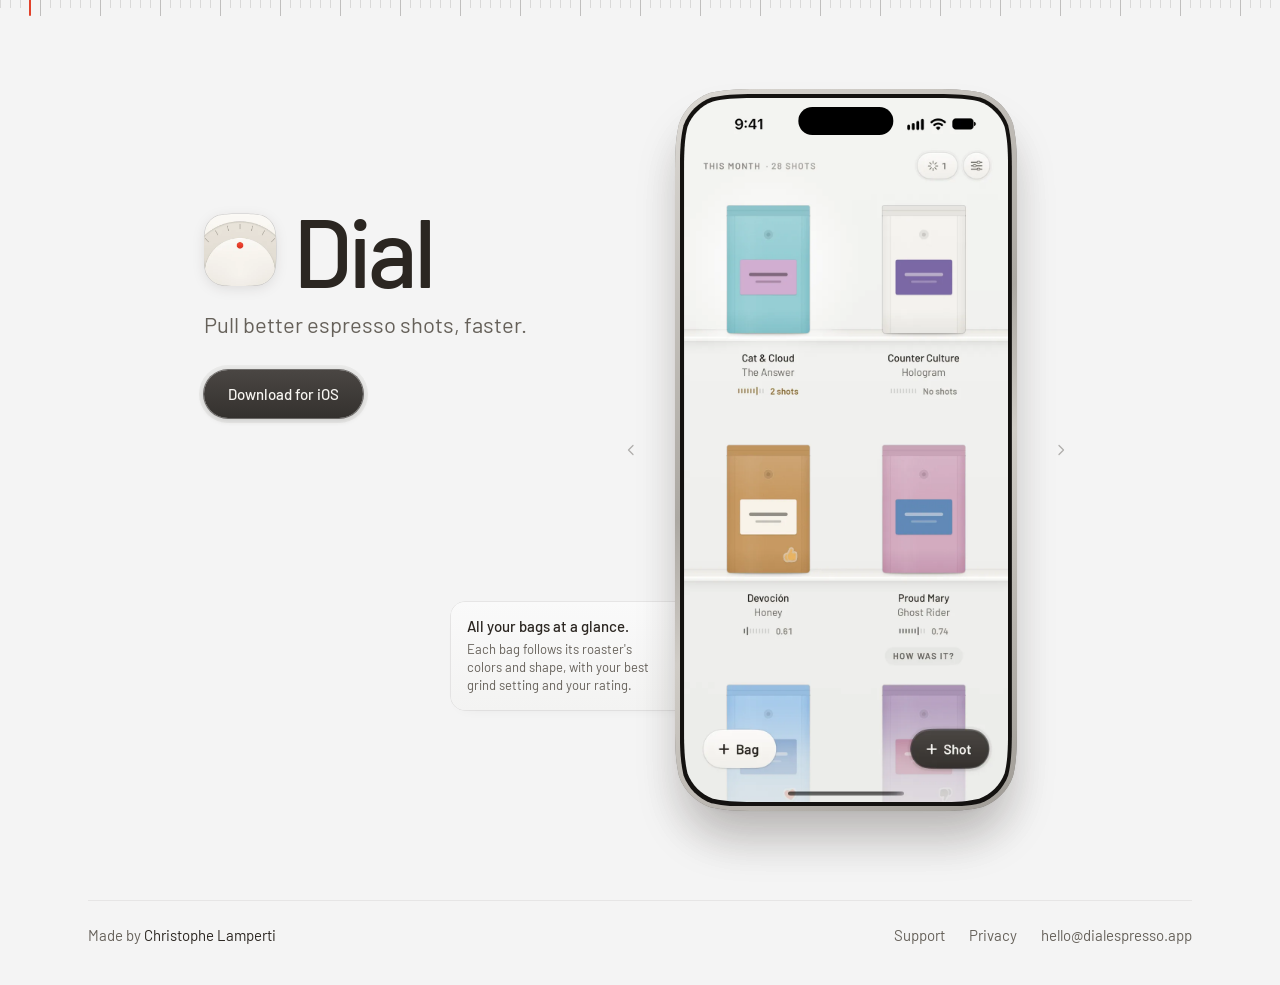
==== index.html @ 6356e50b "Apple's continuous corner (no CSS radius under it any more), lighter icon edge; phones: fuller shado" ====
<!doctype html>
<html lang="en">
<head>
  <meta charset="utf-8">
  <meta name="viewport" content="width=device-width, initial-scale=1">
  <meta name="author" content="Christophe Lamperti">
  <meta name="theme-color" content="#F4F4F4">
  <title>Dial · Pull better espresso shots, faster</title>
  <meta name="description" content="Dial is an espresso app for iPhone that learns your grinder and your bag, then tells you where to go next. Free, no account.">
  <meta property="og:title" content="Dial">
  <meta property="og:description" content="Pull better espresso shots, faster. Free on iPhone, no account.">
  <meta property="og:image" content="https://dialespresso.app/apple-touch-icon.png">
  <link rel="icon" href="/assets/favicon.png">
  <link rel="apple-touch-icon" href="/apple-touch-icon.png">
  <link rel="preconnect" href="https://fonts.googleapis.com">
  <link rel="preconnect" href="https://fonts.gstatic.com" crossorigin>
  <link href="https://fonts.googleapis.com/css2?family=Barlow:wght@400;500;600&display=swap" rel="stylesheet">
  <link rel="stylesheet" href="/style.css?v=202611231647">
</head>
<body>

  <div class="ruler" aria-hidden="true"><div class="needle"></div></div>

  <main>
    <section class="hero">
      <div class="wrap">
        <div class="intro">
          <div class="lockup">
            <span class="iconwrap"><span class="iconring"><img class="icon" src="/assets/icon.webp" alt="Dial's icon: a dial with a red dot" width="72" height="72"></span></span>
            <h1>Dial</h1>
          </div>
          <p class="tagline">Pull better espresso shots, faster.</p>
          <a href="https://testflight.apple.com/join/yrKBnctM" class="download"><span>Download for iOS</span></a>
        </div>
        <figure class="stage">
          <button class="step prev" type="button" aria-label="Previous screen"><svg viewBox="0 0 16 16" aria-hidden="true"><path d="M10 3.5 5.5 8l4.5 4.5"/></svg></button>
          <div class="holder">
            <div class="device">
              <div class="frame">
              <div class="bezel"><div class="screen">
                <img class="on" src="/assets/shelf.webp" alt="The shelf: all your bags of coffee, in their real colors" width="860" height="1870" data-title="All your bags at a glance." data-sub="Each bag follows its roaster's colors and shape, with your best grind setting and your rating.">
                <img src="/assets/prep.webp" alt="The grind dial, set where Dial recommends" width="860" height="1870" data-title="No more guessing the grind." data-sub="Dial figures out the best next setting from your past shots and your taste notes." loading="lazy">
                <img src="/assets/taste-dialed.webp" alt="The taste slider set to Dialed in" width="860" height="1870" data-title="A simple way to rate a shot." data-sub="One simple slider, no barista training needed. Dial uses it to refine your next shot." loading="lazy">
                <img src="/assets/pull.webp" alt="A shot in progress, weighed and timed on the scale" width="860" height="1870" data-title="Stop on the beep." data-sub="Pair an Acaia Lunar scale and Dial will log the shot by itself. Just stop the extraction when you hear the beep." loading="lazy">
                <img src="/assets/newbag.webp" alt="A new bag, filled in from the roaster" width="860" height="1870" data-title="Add every bag in seconds." data-sub="Origin, process and roast level are already filled in. Dial tells you when a bag needs to rest and when it's ready to brew." loading="lazy">
                <img src="/assets/roasters.webp" alt="The list of roasters" width="860" height="1870" data-title="48 US roasters, built in." data-sub="Just pick a coffee and add the roast date." loading="lazy">
                <img src="/assets/bag.webp" alt="A bag's page with its shots" width="860" height="1870" data-title="Never start from scratch." data-sub="Each bag keeps the full history of your shots, so you stop wasting beans." loading="lazy">
              </div></div>
            </div>
            </div>
            <figcaption class="label" aria-live="polite">
              <p class="title">All your bags at a glance.</p>
              <p class="sub">Each bag follows its roaster's colors and shape, with your best grind setting and your rating.</p>
            </figcaption>
          </div>
          <button class="step next" type="button" aria-label="Next screen"><svg viewBox="0 0 16 16" aria-hidden="true"><path d="M6 3.5 10.5 8 6 12.5"/></svg></button>
        </figure>
      </div>
    </section>
  </main>

  <footer class="footer">
    <div class="wrap">
      <div>
        <span>Made by <a href="https://lamperti.me" target="_blank" rel="noopener">Christophe Lamperti</a></span>
        <nav><a href="/support">Support</a><a href="/privacy">Privacy</a><a href="mailto:hello@dialespresso.app">hello@dialespresso.app</a></nav>
      </div>
    </div>
  </footer>

  <script src="/app.js?v=202611231647"></script>
</body>
</html>
---- style.css ----
:root {
  --ground: #F4F4F4;
  --ink:    #2B2621;
  --ink2:   #66615A;
  --hair:   rgba(43, 38, 33, .14);
  --red:    #E2422B;

  --s: 15px;
  --s-lh: 20px;
  --m: 22px;
  --m-lh: 28px;
  --l: 96px;
  --l-lh: 88px;

  --unit: 8px;
  --wrap: 1104px;
  --gutter: 24px;

  --phone: min(100vw - 104px, 342px, calc((100vh - 120px) * .47));

  color-scheme: light;
}
@supports (height: 100svh) {
  :root { --phone: min(100vw - 104px, 342px, calc((100svh - 120px) * .47)); }
}

*, *::before, *::after { box-sizing: border-box; margin: 0; padding: 0; }

html {
  background: var(--ground);
  -webkit-font-smoothing: antialiased;
  -moz-osx-font-smoothing: grayscale;
  -webkit-text-size-adjust: 100%;
}

body {
  font-family: 'Barlow', -apple-system, system-ui, sans-serif;
  font-size: var(--s);
  line-height: var(--s-lh);
  font-weight: 500;
  color: var(--ink);
  background: var(--ground);
  overflow-x: hidden;
}

img { display: block; max-width: 100%; height: auto; }
a { color: inherit; text-decoration: none; }
button { font: inherit; color: inherit; background: none; border: 0; cursor: pointer; }

.wrap {
  max-width: calc(var(--wrap) + 2 * var(--gutter));
  margin: 0 auto;
  padding: 0 var(--gutter);
}

.ruler {
  --major: rgba(43, 38, 33, .26);
  --minor: rgba(43, 38, 33, .13);
  position: sticky;
  top: 0;
  z-index: 10;
  height: 16px;
  background-image:
    linear-gradient(90deg, var(--major) 1px, transparent 1px),
    linear-gradient(90deg, transparent 10px, var(--minor) 10px, var(--minor) 11px, transparent 11px, transparent 20px, var(--minor) 20px, var(--minor) 21px, transparent 21px, transparent 30px, var(--minor) 30px, var(--minor) 31px, transparent 31px, transparent 40px, var(--minor) 40px, var(--minor) 41px, transparent 41px, transparent 50px, var(--minor) 50px, var(--minor) 51px, transparent 51px);
  background-size: 60px 16px, 60px 8px;
  background-repeat: repeat-x;
  background-position: var(--rx, 50vw) 0, var(--rx, 50vw) 0;
  pointer-events: none;
}

.needle {
  position: absolute;
  top: 0;
  left: 0;
  width: 2px;
  height: 16px;
  margin-left: -1px;
  border-radius: 0 0 1px 1px;
  background: var(--red);
  transform: translateX(var(--x, 50vw));
  transition: transform .12s ease-out;
  will-change: transform;
}

.nav .wrap { display: flex; align-items: center; height: 64px; }
.brand { display: inline-flex; align-items: center; gap: 8px; }
.brand img { width: 24px; height: 24px; border-radius: 6px; box-shadow: 0 0 0 1px var(--hair); }

.hero { text-align: center; padding-top: calc(var(--unit) * 6); }

.lockup {
  display: flex;
  align-items: center;
  justify-content: center;
  gap: 20px;
}
.iconwrap { display: block; flex: none; filter: drop-shadow(0 3px 6px rgba(30, 24, 18, .1)); }
.iconring { display: block; padding: .5px; border-radius: 23%; background: rgba(43, 38, 33, .19); }
.icon {
  width: 72px;
  height: 72px;
  border-radius: 22.5%;
}

h1 {
  font-size: var(--l);
  line-height: var(--l-lh);
  font-weight: 500;
  letter-spacing: -.04em;
  margin-left: -.04em;
}

.tagline {
  font-size: var(--m);
  line-height: var(--m-lh);
  font-weight: 400;
  color: var(--ink2);
  margin-top: calc(var(--unit) * 2);
}

.download {
  display: inline-flex;
  align-items: center;
  height: 48px;
  padding: 0 calc(var(--unit) * 3);
  margin-top: calc(var(--unit) * 4);
  border-radius: 24px;
  color: #F7F5F1;
  background: linear-gradient(#4A4643, #34312E);
  box-shadow:
    0 0 0 1px rgba(20, 18, 16, .55),
    0 0 0 5px rgba(43, 38, 33, .05),
    0 2px 6px rgba(43, 38, 33, .2);
}
.download:hover { background: linear-gradient(#57524F, #3E3A37); }
.download:active {
  background: linear-gradient(#34312E, #4A4643);
  box-shadow:
    0 0 0 1px rgba(20, 18, 16, .55),
    0 0 0 5px rgba(43, 38, 33, .05),
    0 1px 3px rgba(43, 38, 33, .08);
}

.fine { margin-top: calc(var(--unit) * 2); color: var(--ink2); font-weight: 400; text-wrap: balance; }

.stage {
  display: grid;
  grid-template-columns: 32px auto 32px;
  justify-content: center;
  align-items: center;
  column-gap: 12px;
  margin: calc(var(--unit) * 6) 0 0;
}
.holder { position: relative; }

.device {
  width: var(--phone);
  margin: 0 auto;
  container-type: inline-size;
  cursor: pointer;
  -webkit-tap-highlight-color: transparent;
  position: relative;
  z-index: 1;
  isolation: isolate;
  filter: drop-shadow(0 0 .5px rgba(43, 38, 33, .5));
}
.device::before {
  content: "";
  position: absolute;
  inset: 1.5cqw;
  z-index: -1;
  border-radius: 15cqw;
  box-shadow: 0 2px 6px rgba(30, 24, 18, .12), 0 32px 48px -4px rgba(30, 24, 18, .22);
}

.frame {
  padding: 1.43cqw;
  border-radius: 16cqw;
  background: linear-gradient(145deg, #DCD9D4, #ACA8A2 45%, #D0CCC6 60%, #A09C96);
}

.bezel {
  padding: 1.224cqw;
  border-radius: 14.57cqw;
  background: #141210;
}

.screen {
  position: relative;
  overflow: hidden;
  border-radius: 13.346cqw;
  aspect-ratio: 1206 / 2622;
  background: #000;
}
.screen::before {  content: "";
  position: absolute;
  z-index: 2;
  top: 2.69cqw;
  left: 50%;
  width: 27.88cqw;
  height: 8.17cqw;
  border-radius: 999px;
  transform: translateX(-50%);
  background: #000;
}
.screen img {
  position: absolute;
  inset: 0;
  width: 100%;
  height: 100%;
  object-fit: cover;
  opacity: 0;
  transition: opacity .7s ease;
}
.screen img.on { opacity: 1; }

.label {
  position: absolute;
  z-index: 0;
  left: 6%;
  right: 6%;
  top: calc(100% - 24px);
  padding: 40px 20px 16px;
  border-radius: 14px;
  background: linear-gradient(#FAFAFA, #F3F3F2);
  box-shadow: 0 0 0 .5px rgba(43, 38, 33, .14), 0 6px 16px -12px rgba(30, 24, 18, .12);
  transform: translateY(calc(-100% + 24px));
  transition: transform .5s cubic-bezier(.3, .8, .25, 1);
}
.label.in { transform: none; }
.label { cursor: pointer; -webkit-tap-highlight-color: transparent; }
.label .title { font-size: 15px; line-height: 20px; }
.label .sub { margin-top: 4px; font-size: 13px; line-height: 18px; color: var(--ink2); font-weight: 400; text-wrap: pretty; }

.step {
  display: grid;
  place-items: center;
  width: 32px;
  height: 32px;
  border-radius: 10px;
  color: rgba(43, 38, 33, .34);
  -webkit-tap-highlight-color: transparent;
  transition: background .15s ease, color .15s ease;
}
.step:hover { background: rgba(43, 38, 33, .04); color: rgba(43, 38, 33, .55); }
.step:active { background: rgba(43, 38, 33, .1); }
.step svg { width: 16px; height: 16px; fill: none; stroke: currentColor; stroke-width: 1.25; stroke-linecap: round; stroke-linejoin: round; }

.still .screen img, .still .label { transition: none; }
@media (prefers-reduced-motion: reduce) {
  .screen img, .label, .needle { transition: none; }
}

.hero { padding-bottom: 160px; }
.footer { margin-top: calc(var(--unit) * 4); }
.footer .wrap > div {
  display: flex;
  flex-wrap: wrap;
  justify-content: space-between;
  gap: 8px 24px;
  padding: calc(var(--unit) * 3) 0 calc(var(--unit) * 5);
  border-top: .5px solid rgba(43, 38, 33, .07);
  color: var(--ink2);
  font-weight: 400;
}
.footer nav { display: flex; flex-wrap: wrap; gap: 8px 24px; }
.footer a:hover { color: var(--ink); }
.footer span a { color: var(--ink); }

.doc { padding: calc(var(--unit) * 6) 0 0; }
.doc article { max-width: 640px; font-size: 17px; line-height: 28px; font-weight: 400; }
.doc h1 { font-size: 48px; line-height: 48px; letter-spacing: -.03em; margin: 0 0 calc(var(--unit) * 2); }
.doc .meta { color: var(--ink2); margin-bottom: calc(var(--unit) * 6); }
.doc h2 { font-size: 17px; line-height: 28px; font-weight: 600; margin: calc(var(--unit) * 5) 0 calc(var(--unit) * 1); }
.doc p, .doc ul { margin-bottom: calc(var(--unit) * 2); }
.doc ul { padding-left: 1.1em; }
.doc li { margin-bottom: 4px; }
.doc strong { font-weight: 600; }
.doc a { text-decoration: underline; text-decoration-thickness: 1px; text-underline-offset: 3px; text-decoration-color: rgba(43, 38, 33, .35); }
.doc a:hover { text-decoration-color: var(--ink); }

@media (max-width: 760px) {
  :root { --l: 64px; --l-lh: 60px; --m: 17px; --m-lh: 24px; --gutter: 20px; }
  .tagline { margin-top: var(--unit); }
  .download { margin-top: calc(var(--unit) * 5); }
  .hero { padding-top: calc(var(--unit) * 5); }
  .icon { width: 56px; height: 56px; }
  .lockup { gap: 14px; }
  .stage { margin: calc(var(--unit) * 5) -8px 0; column-gap: 8px; }
  .device::before { box-shadow: 0 2px 6px rgba(30, 24, 18, .12), 0 24px 40px -8px rgba(30, 24, 18, .19); }
  .doc h1 { font-size: 40px; line-height: 44px; }
}

@media (min-width: 1024px) {
  :root { --phone: min(342px, calc((100vh - 96px) * .47)); }
  @supports (height: 100svh) {
    :root { --phone: min(342px, calc((100svh - 96px) * .47)); }
  }
  .hero {
    display: grid;
    align-content: center;
    min-height: 100vh;
    min-height: 100svh;
    margin-top: -16px;
    padding: 40px 0;
    text-align: left;
  }
  .hero .wrap {
    display: grid;
    grid-template-columns: minmax(0, 1fr) auto;
    align-items: center;
    column-gap: calc(var(--unit) * 11);
    max-width: calc(944px + 2 * var(--gutter));
  }
  .intro { align-self: start; margin-top: calc(var(--phone) * .2955 + var(--unit) * 2); }
  .lockup { justify-content: flex-start; }
  .stage { margin: 0; column-gap: 28px; }
  .label {
    left: auto;
    right: calc(100% - 24px);
    top: auto;
    bottom: 14%;
    width: 248px;
    padding: 14px 40px 16px 16px;
    transform: translateX(calc(100% - 24px));
  }
  .label.in { transform: none; }
  .footer { margin-top: 0; }
}
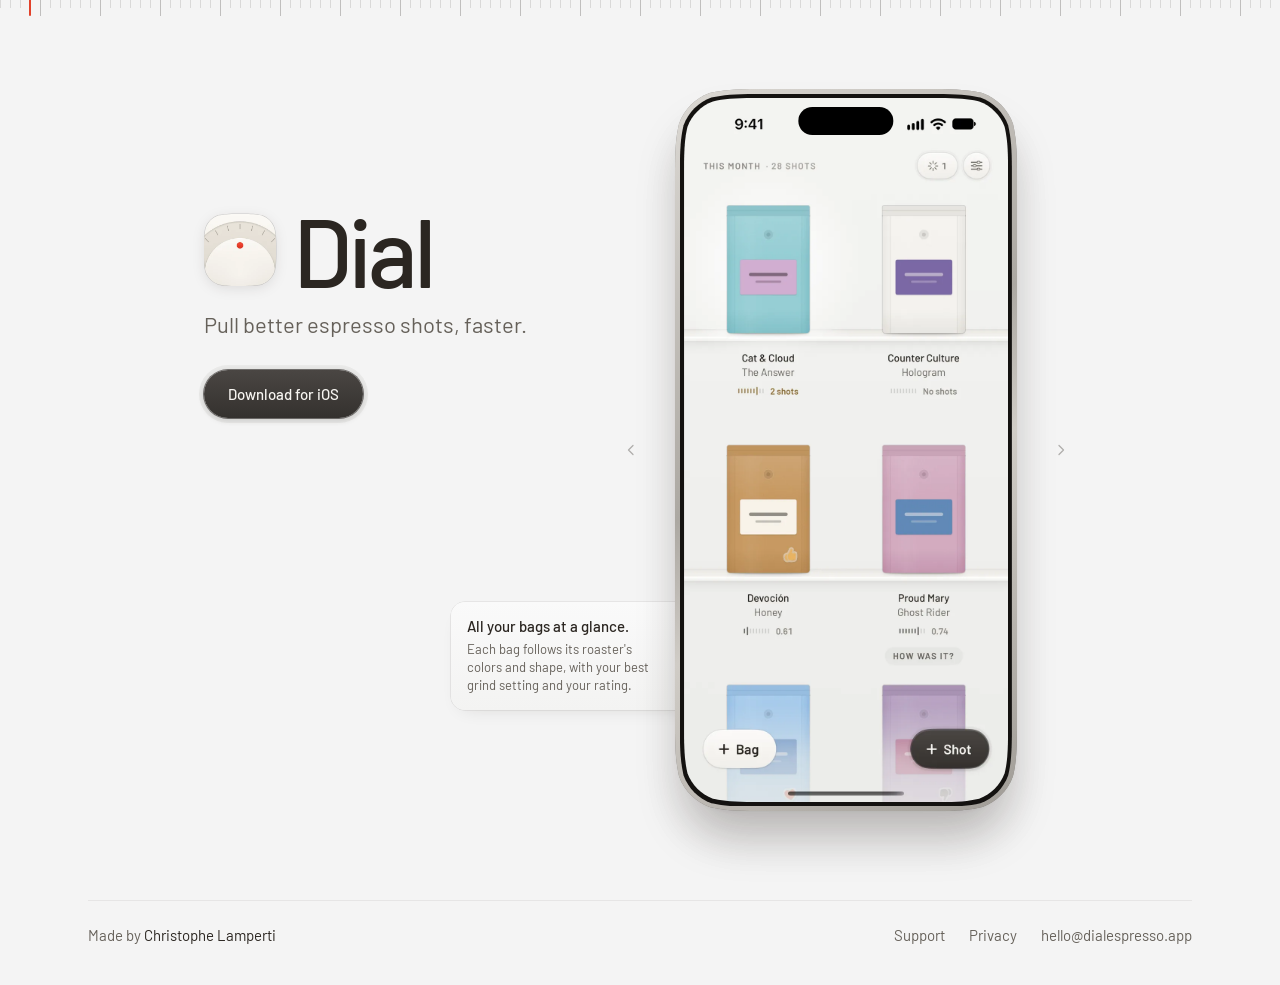
==== commit 1b057c8a: "The new screen fades in over the old one (no dark dip between screens); label shadow back to before " ====
--- a/index.html
+++ b/index.html
@@ -15,7 +15,7 @@
   <link rel="preconnect" href="https://fonts.googleapis.com">
   <link rel="preconnect" href="https://fonts.gstatic.com" crossorigin>
   <link href="https://fonts.googleapis.com/css2?family=Barlow:wght@400;500;600&display=swap" rel="stylesheet">
-  <link rel="stylesheet" href="/style.css?v=202611231647">
+  <link rel="stylesheet" href="/style.css?v=202611231654">
 </head>
 <body>
 
@@ -68,6 +68,6 @@
     </div>
   </footer>
 
-  <script src="/app.js?v=202611231647"></script>
+  <script src="/app.js?v=202611231654"></script>
 </body>
 </html>
--- a/style.css
+++ b/style.css
@@ -211,9 +211,10 @@
   height: 100%;
   object-fit: cover;
   opacity: 0;
-  transition: opacity .7s ease;
-}
-.screen img.on { opacity: 1; }
+  transition: opacity .5s ease;
+}
+.screen img.was { opacity: 1; transition: none; }
+.screen img.on { opacity: 1; z-index: 1; }
 
 .label {
   position: absolute;
@@ -224,7 +225,7 @@
   padding: 40px 20px 16px;
   border-radius: 14px;
   background: linear-gradient(#FAFAFA, #F3F3F2);
-  box-shadow: 0 0 0 .5px rgba(43, 38, 33, .14), 0 6px 16px -12px rgba(30, 24, 18, .12);
+  box-shadow: 0 0 0 .5px rgba(43, 38, 33, .14), 0 8px 20px -12px rgba(30, 24, 18, .16);
   transform: translateY(calc(-100% + 24px));
   transition: transform .5s cubic-bezier(.3, .8, .25, 1);
 }
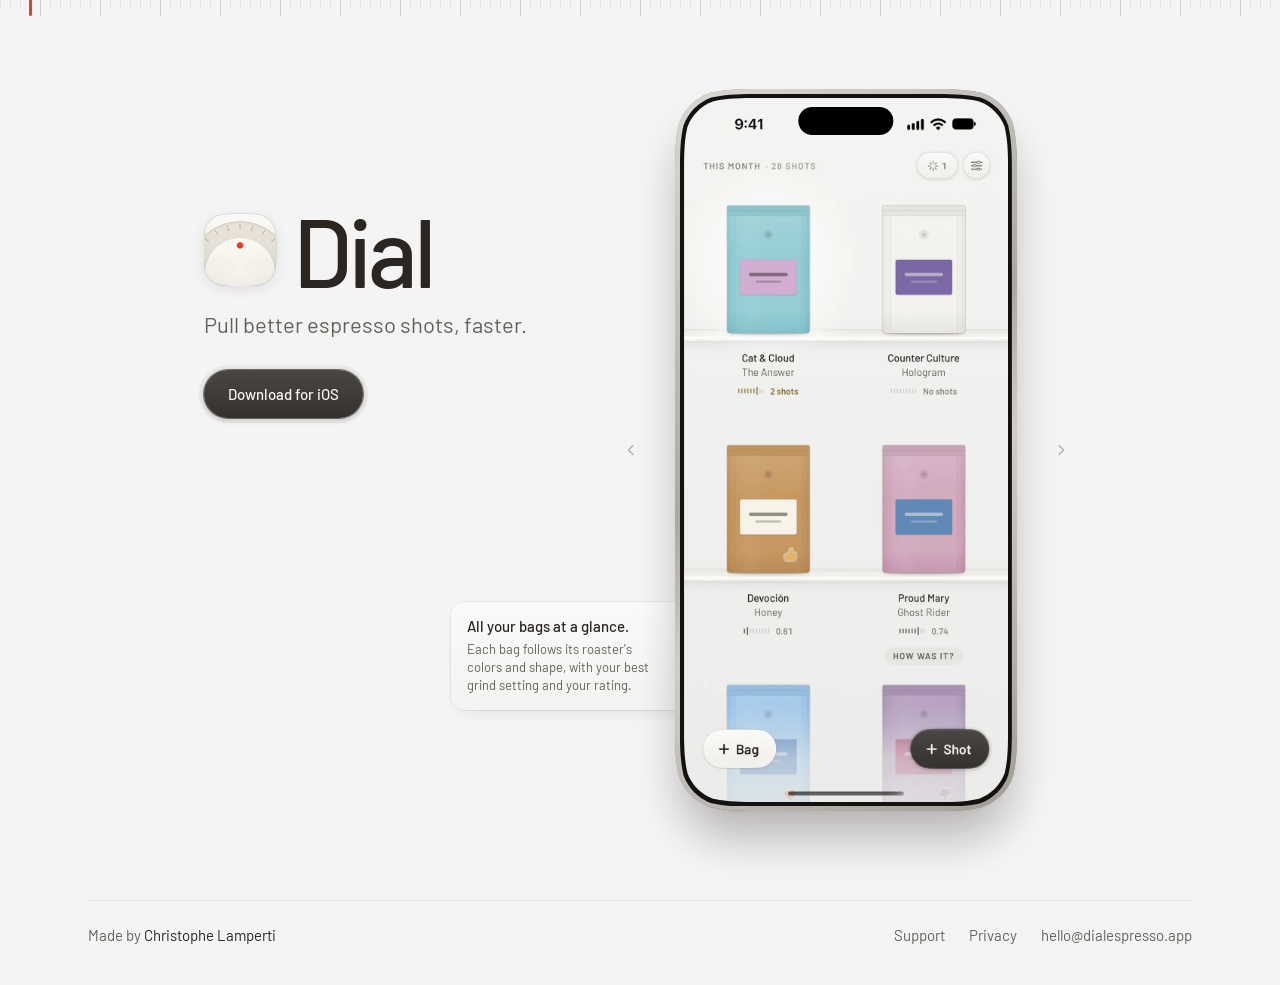
==== commit 55929a3d: "Mobile: chevrons 12 px from the phone, a lighter ruler, a needle with a visibly round tip Co-Authore" ====
--- a/index.html
+++ b/index.html
@@ -15,7 +15,7 @@
   <link rel="preconnect" href="https://fonts.googleapis.com">
   <link rel="preconnect" href="https://fonts.gstatic.com" crossorigin>
   <link href="https://fonts.googleapis.com/css2?family=Barlow:wght@400;500;600&display=swap" rel="stylesheet">
-  <link rel="stylesheet" href="/style.css?v=202611231654">
+  <link rel="stylesheet" href="/style.css?v=202611241200">
 </head>
 <body>
 
@@ -68,6 +68,6 @@
     </div>
   </footer>
 
-  <script src="/app.js?v=202611231654"></script>
+  <script src="/app.js?v=202611231711"></script>
 </body>
 </html>
--- a/style.css
+++ b/style.css
@@ -54,8 +54,8 @@
 }
 
 .ruler {
-  --major: rgba(43, 38, 33, .26);
-  --minor: rgba(43, 38, 33, .13);
+  --major: rgba(43, 38, 33, .18);
+  --minor: rgba(43, 38, 33, .085);
   position: sticky;
   top: 0;
   z-index: 10;
@@ -73,10 +73,10 @@
   position: absolute;
   top: 0;
   left: 0;
-  width: 2px;
+  width: 3px;
   height: 16px;
-  margin-left: -1px;
-  border-radius: 0 0 1px 1px;
+  margin-left: -1.5px;
+  border-radius: 0 0 1.5px 1.5px;
   background: var(--red);
   transform: translateX(var(--x, 50vw));
   transition: transform .12s ease-out;
@@ -288,7 +288,15 @@
   .hero { padding-top: calc(var(--unit) * 5); }
   .icon { width: 56px; height: 56px; }
   .lockup { gap: 14px; }
-  .stage { margin: calc(var(--unit) * 5) -8px 0; column-gap: 8px; }
+  :root { --phone: min(100vw - 130px, 342px, calc((100vh - 120px) * .47)); }
+  @supports (height: 100svh) {
+    :root { --phone: min(100vw - 130px, 342px, calc((100svh - 120px) * .47)); }
+  }
+  .stage { grid-template-columns: 44px auto 44px; margin: calc(var(--unit) * 5) -12px 0; column-gap: 12px; }
+  .step { width: 44px; height: 44px; border-radius: 12px; color: rgba(43, 38, 33, .45); }
+  .step svg { width: 22px; height: 22px; stroke-width: 1.5; }
+  .footer .wrap > div { flex-direction: column; align-items: center; text-align: center; gap: 12px; }
+  .footer nav { justify-content: center; }
   .device::before { box-shadow: 0 2px 6px rgba(30, 24, 18, .12), 0 24px 40px -8px rgba(30, 24, 18, .19); }
   .doc h1 { font-size: 40px; line-height: 44px; }
 }
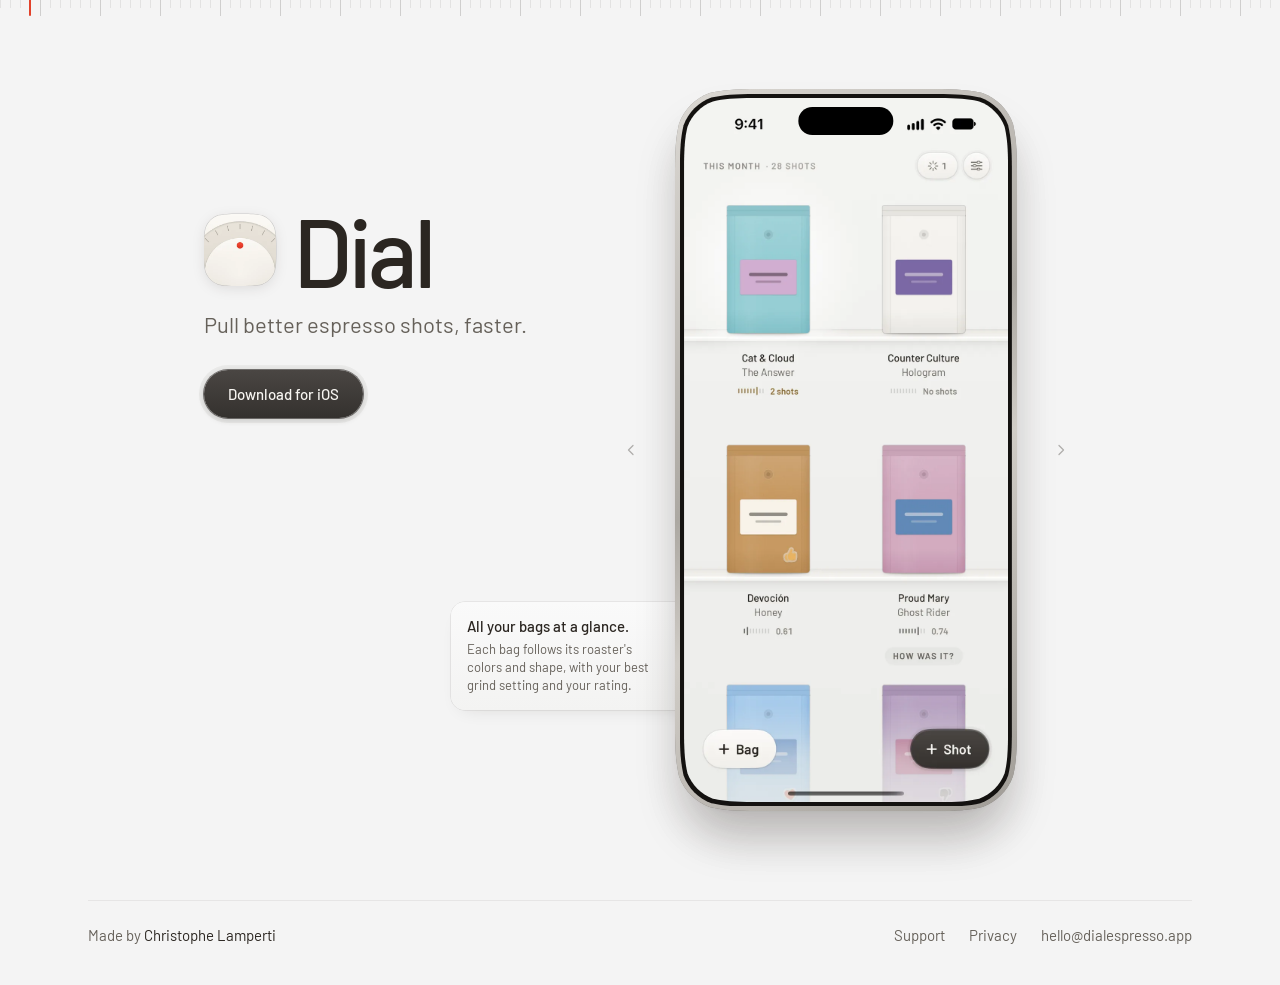
==== commit 2ccc8e20: "Thin needle again, lighter chevrons, a half tuck on taps; 48 roasters with the pre-filled details Co" ====
--- a/index.html
+++ b/index.html
@@ -15,7 +15,7 @@
   <link rel="preconnect" href="https://fonts.googleapis.com">
   <link rel="preconnect" href="https://fonts.gstatic.com" crossorigin>
   <link href="https://fonts.googleapis.com/css2?family=Barlow:wght@400;500;600&display=swap" rel="stylesheet">
-  <link rel="stylesheet" href="/style.css?v=202611241200">
+  <link rel="stylesheet" href="/style.css?v=202611241330">
 </head>
 <body>
 
@@ -43,7 +43,7 @@
                 <img src="/assets/taste-dialed.webp" alt="The taste slider set to Dialed in" width="860" height="1870" data-title="A simple way to rate a shot." data-sub="One simple slider, no barista training needed. Dial uses it to refine your next shot." loading="lazy">
                 <img src="/assets/pull.webp" alt="A shot in progress, weighed and timed on the scale" width="860" height="1870" data-title="Stop on the beep." data-sub="Pair an Acaia Lunar scale and Dial will log the shot by itself. Just stop the extraction when you hear the beep." loading="lazy">
                 <img src="/assets/newbag.webp" alt="A new bag, filled in from the roaster" width="860" height="1870" data-title="Add every bag in seconds." data-sub="Origin, process and roast level are already filled in. Dial tells you when a bag needs to rest and when it's ready to brew." loading="lazy">
-                <img src="/assets/roasters.webp" alt="The list of roasters" width="860" height="1870" data-title="48 US roasters, built in." data-sub="Just pick a coffee and add the roast date." loading="lazy">
+                <img src="/assets/roasters.webp" alt="The list of roasters" width="860" height="1870" data-title="48 roasters, built in." data-sub="Pick a coffee and most of the details are already there. Just add the roast date." loading="lazy">
                 <img src="/assets/bag.webp" alt="A bag's page with its shots" width="860" height="1870" data-title="Never start from scratch." data-sub="Each bag keeps the full history of your shots, so you stop wasting beans." loading="lazy">
               </div></div>
             </div>
@@ -68,6 +68,6 @@
     </div>
   </footer>
 
-  <script src="/app.js?v=202611231711"></script>
+  <script src="/app.js?v=202611241330"></script>
 </body>
 </html>
--- a/style.css
+++ b/style.css
@@ -73,10 +73,10 @@
   position: absolute;
   top: 0;
   left: 0;
-  width: 3px;
+  width: 2px;
   height: 16px;
-  margin-left: -1.5px;
-  border-radius: 0 0 1.5px 1.5px;
+  margin-left: -1px;
+  border-radius: 0 0 1px 1px;
   background: var(--red);
   transform: translateX(var(--x, 50vw));
   transition: transform .12s ease-out;
@@ -233,6 +233,8 @@
 .label { cursor: pointer; -webkit-tap-highlight-color: transparent; }
 .label .title { font-size: 15px; line-height: 20px; }
 .label .sub { margin-top: 4px; font-size: 13px; line-height: 18px; color: var(--ink2); font-weight: 400; text-wrap: pretty; }
+.label.half { transition-duration: .3s; }
+.label.half:not(.in) { transform: translateY(calc((-100% + 24px) * .5)); }
 
 .step {
   display: grid;
@@ -293,8 +295,8 @@
     :root { --phone: min(100vw - 130px, 342px, calc((100svh - 120px) * .47)); }
   }
   .stage { grid-template-columns: 44px auto 44px; margin: calc(var(--unit) * 5) -12px 0; column-gap: 12px; }
-  .step { width: 44px; height: 44px; border-radius: 12px; color: rgba(43, 38, 33, .45); }
-  .step svg { width: 22px; height: 22px; stroke-width: 1.5; }
+  .step { width: 44px; height: 44px; border-radius: 12px; color: rgba(43, 38, 33, .3); }
+  .step svg { width: 22px; height: 22px; stroke-width: 1.25; }
   .footer .wrap > div { flex-direction: column; align-items: center; text-align: center; gap: 12px; }
   .footer nav { justify-content: center; }
   .device::before { box-shadow: 0 2px 6px rgba(30, 24, 18, .12), 0 24px 40px -8px rgba(30, 24, 18, .19); }
@@ -334,6 +336,7 @@
     padding: 14px 40px 16px 16px;
     transform: translateX(calc(100% - 24px));
   }
+  .label.half:not(.in) { transform: translateX(calc((100% - 24px) * .5)); }
   .label.in { transform: none; }
   .footer { margin-top: 0; }
 }
